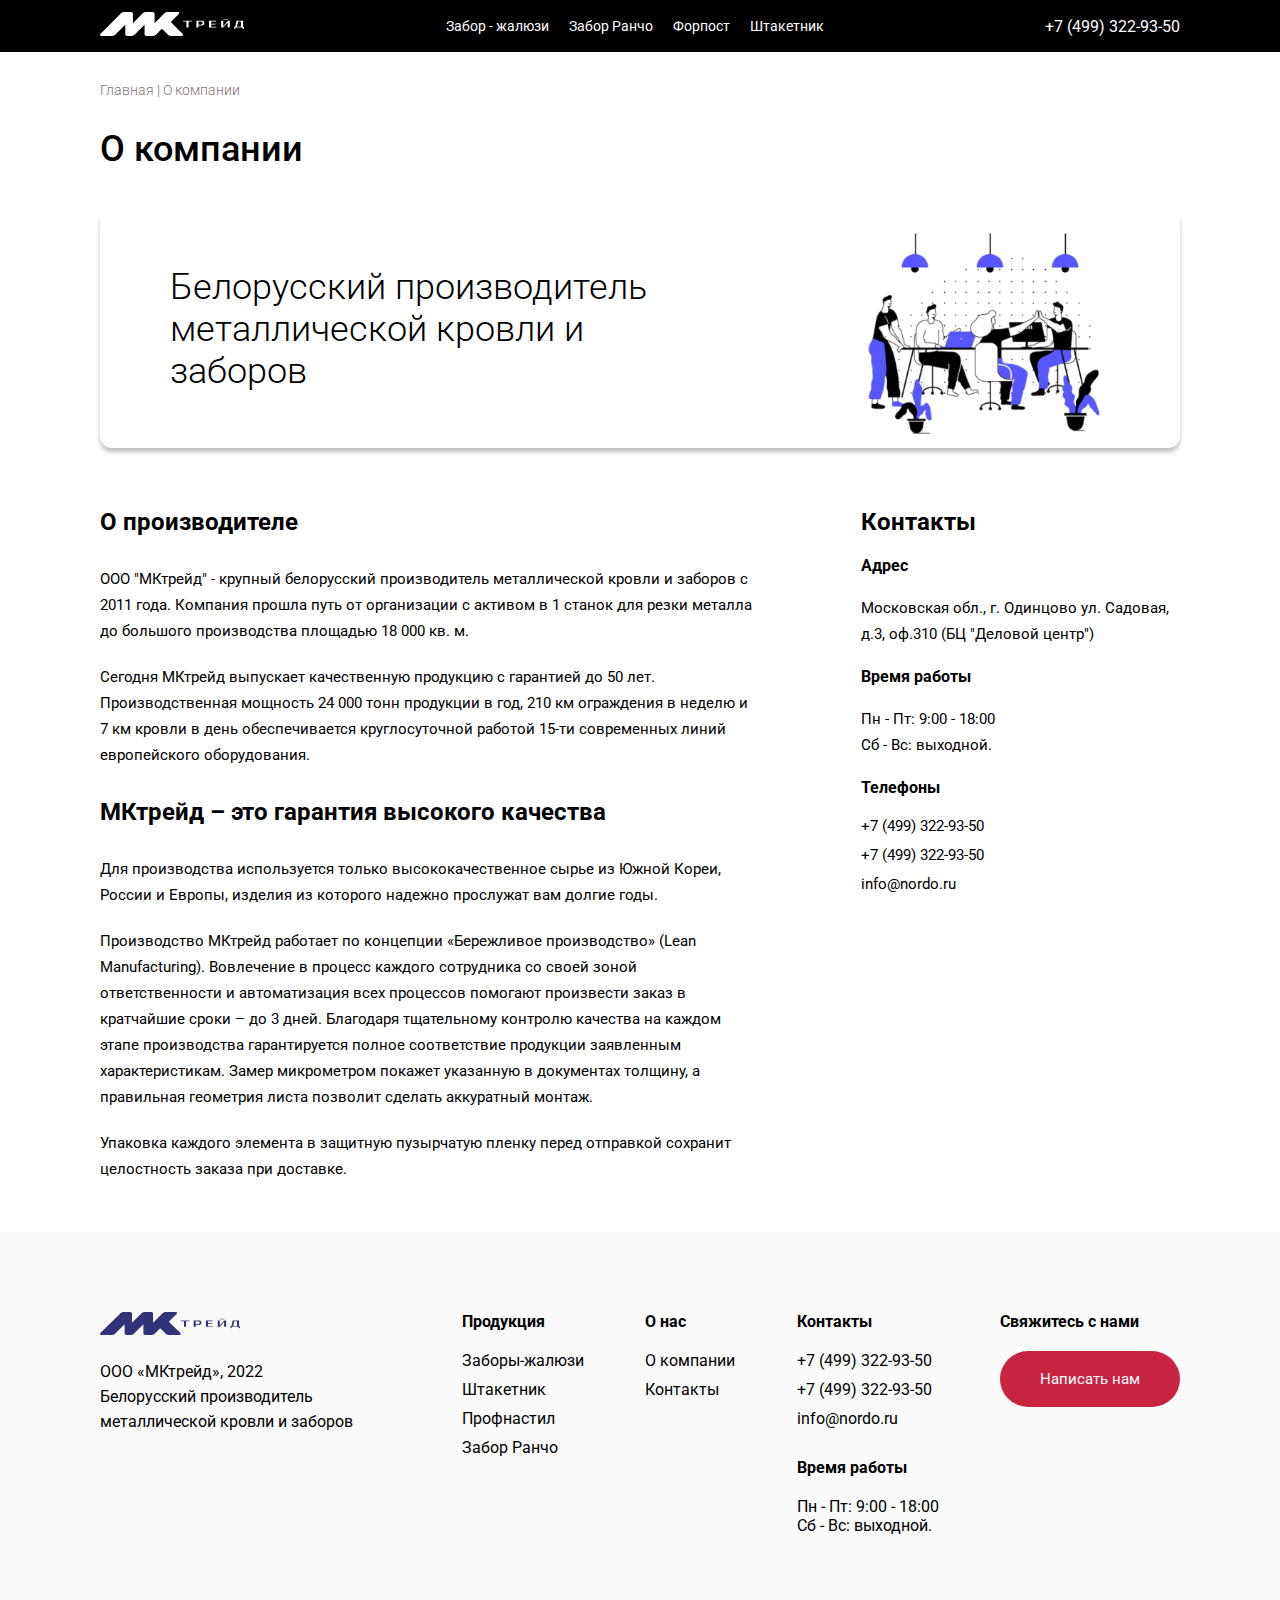
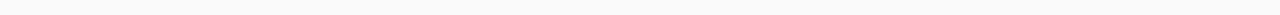
==== about.html @ 01c35b1c "add all" ====
<!DOCTYPE html>
<html lang="en">
<head>
    <meta charset="UTF-8">
    <meta http-equiv="X-UA-Compatible" content="IE=edge">
    <meta name="viewport" content="width=device-width, initial-scale=1.0">
    <link rel="stylesheet" href="css/style.css">
    <link rel="stylesheet" href="css/product.css">
    <link rel="stylesheet" href="css/about.css">
    <title>Document</title>
</head>
<body>
    <header class="header">
        <div class="container">
            <div class="header-nav">
                <div class="header-logo">
                    <a href="#" class="link">
                        <img src="assets/img/logo.svg" alt="" class="header-logo__logo">
                    </a>
                </div>
                <div class="header-menu">
                    <ul class="header-menu__list">
                        <li class="header-menu__item"><a href="#" class="link header-menu__link">Забор - жалюзи</a></li>
                        <li class="header-menu__item"><a href="#" class="link header-menu__link">Забор Ранчо</a></li>
                        <li class="header-menu__item"><a href="#" class="link header-menu__link">Форпост</a></li>
                        <li class="header-menu__item"><a href="#" class="link header-menu__link">Штакетник</a></li>


                    </ul>
                </div>
                <div class="info">
                    <ul class="header-menu__list">
                        <li class="header-menu__item"><a href="#" class="link header-menu__link">О нас</a></li>
                        <li class="header-menu__item"><a href="#" class="link header-menu__link">Контакты</a></li>
                    </ul>
                    <p><a href="tel:+74993229350" class="link header-menu__phone-link">+7 (499) 322-93-50</a></p>
                </div>
                <div class="header-burger">
                    <img src="assets/icon/burger.svg" alt="">
                </div>
            </div>
        </div>

    </header>
    <div class="product-banner-block">
        <div class="container">
            <div class="breadcrumbs">
                <p><a href="/index.html">Главная</a>  |  О компании</p>
            </div>
            <h1 class="product-header-h1">О компании</h1>
            <div class="about-banner__banner">
                <p>Белорусский производитель металлической кровли и заборов</p>
                <img src="assets/img/banners/about.png" alt="">
            </div>
            <div class="about-content">
                <div class="about-text">
                    <h2 class="about-header-h2">
                        О производителе
                    </h2>
                    <p>
                        ООО "МКтрейд" - крупный белорусский производитель металлической кровли и заборов с 2011 года. Компания прошла путь от организации с активом в 1 станок для резки металла до большого производства площадью 18 000 кв. м.
                    </p>
                    <p>
                        Сегодня МКтрейд выпускает качественную продукцию с гарантией до 50 лет. Производственная мощность 24 000 тонн продукции в год, 210 км ограждения в неделю и 7 км кровли в день обеспечивается круглосуточной работой 15-ти современных линий европейского оборудования.
                    </p>
                    <h2 class="about-header-h2">
                        МКтрейд – это гарантия высокого качества
                    </h2>
                    <p>
                        Для производства используется только высококачественное сырье из Южной Кореи, России и Европы, изделия из которого надежно прослужат вам долгие годы.
                    </p>
                    <p>
                        Производство МКтрейд работает по концепции «Бережливое производство» (Lean Manufacturing). Вовлечение в процесс каждого сотрудника со своей зоной ответственности и автоматизация всех процессов помогают произвести заказ в кратчайшие сроки – до 3 дней. Благодаря тщательному контролю качества на каждом этапе производства гарантируется полное соответствие продукции заявленным характеристикам. Замер микрометром покажет указанную в документах толщину, а правильная геометрия листа позволит сделать аккуратный монтаж.
                    </p>
                    <p>
                        Упаковка каждого элемента в защитную пузырчатую пленку перед отправкой сохранит целостность заказа при доставке.
                    </p>
    
                </div>
                <div class="about-contacts">
                    <h2 class="about-header-h2">
                        Контакты
                    </h2>
                    <div class="about-adress">
                        <p class="about-contacts__title">
                            Адрес
                        </p>
                        <p class="about-contacts__text">
                            Московская обл., г. Одинцово
                            ул. Садовая, д.3, оф.310 (БЦ "Деловой центр")
    
                        </p>
                    </div>
                    <div class="about-time">
                        <p class="about-contacts__title">
                            Время работы
                        </p>
                        <p class="about-contacts__text">
                            Пн - Пт: 9:00 - 18:00<br>
                            Сб - Вс: выходной.
    
                        </p>
                    </div>
                    <div class="about-phone">
                        <p class="about-contacts__title">Телефоны</p>
                        <a href="#" class="contacts-link">+7 (499) 322-93-50</a>
                        <a href="#" class="contacts-link">+7 (499) 322-93-50</a>
                        <a href="#" class="contacts-link">info@nordo.ru</a>
                    </div>
                </div>
            </div>
        </div>

    </div>












    <footer>
        <div class="container">
            <div class="footer-content">
                <div class="footer-logo">
                    <div class="footer-logo__logo">
                        <a href=""><img src="assets/img/logo_footer.svg" alt=""></a>
                    </div>
                    <p>ООО «МКтрейд», 2022<br>
                        Белорусский производитель металлической кровли и заборов</p>
                </div>
                <div class="footer-production">
                    <p class="footer-title">Продукция</p>
                    <a href="#" class="footer-link">Заборы-жалюзи</a>
                    <a href="#" class="footer-link">Штакетник</a>
                    <a href="#" class="footer-link">Профнастил</a>
                    <a href="#" class="footer-link">Забор Ранчо</a>
                </div>
                <div class="footer-about">
                    <p class="footer-title">О нас</p>
                    <a href="#" class="footer-link">О компании</a>
                    <a href="#" class="footer-link">Контакты</a>
                </div>
                <div class="footer-contacts">
                    <p class="footer-title">Контакты</p>
                    <a href="#" class="footer-link">+7 (499) 322-93-50</a>
                    <a href="#" class="footer-link">+7 (499) 322-93-50</a>
                    <a href="#" class="footer-link">info@nordo.ru</a>
                    <p class="footer-title footer-time">Время работы</p>
                    <p>Пн - Пт: 9:00 - 18:00</p>
                    <p>Сб - Вс: выходной.</p>
                </div>
                <div class="footer-btn">
                    <p class="footer-title">Свяжитесь с нами</p>
                    <a href="#" class="btn-link">Написать нам</a>
                </div>
            </div>
        </div>
    </footer>
 
    
</body>
</html>
---- css/style.css ----
@import url('https://fonts.googleapis.com/css2?family=Roboto:wght@100;300;400;500;700;900&display=swap');

* {
    margin: 0;
    padding: 0;
    box-sizing: border-box;
    font-family: 'Roboto', sans-serif;
    
}

:root {
    --header-bg-color: #000000;
    --header-link-color: white;
    --header-link-hover-color: #9191C6;
    --colors-bg-color: rgba(218, 218, 218, 0.46);
    --h2--main--color: #000000;
    --h3--main--color: #000000;
    --p--colors-descr: #000000;
    --li--product--color: #000000;

    --white--btn--bg: white;
    --white--btn--color: #000000;
    --white--btn--border: #000000;
    --white--btn--hover: rgb(78, 132, 196);
    --white--btn--hover-color: white;
    
}

.header {
    background-color: var(--header-bg-color);
    width: 100%;
    color: white;
    padding: 12px 0;
}

.container {
    padding: 0 30px;
    max-width: 1310px;
    margin: 0 auto;
}

.header-logo {
    width: 144px;
}

.header-logo__logo {
    width: 100%;
}

.logo:hover {
    filter: invert(15%) sepia(79%) saturate(1258%) hue-rotate(220deg) brightness(101%) contrast(93%);
}

.header-nav {
    display: flex;
    justify-content: space-between;
    align-items: center;
}

.header-menu__list {
    display: flex;
    list-style-type: none;
}

.header-menu__item {
    padding: 0 30px 0 0;
    font-style: normal;
    font-weight: 400;
    font-size: 16px;
    line-height: 19px;
}

.header-menu__link {
    color: var(--header-link-color);
    transition-duration: 0.3s;
}
.header-menu__link:hover {
    /* color: var(--header-link-hover-color); */
    filter: invert(15%) sepia(79%) saturate(1258%) hue-rotate(220deg) brightness(101%) contrast(93%);
}

.link {
    text-decoration: none;
}

.header-menu__phone-link {
    color: white;
    font-size: 16px;
}

.info {
    display: flex;
    align-items: center;
}

.header-burger {
    display: none;
}


/* Баннер */

.banner-content{
    display: flex;
    justify-content: space-between;
    padding: 40px 0 60px 0;
    
}

.banner-main {
    max-width: 925px;
    font-size: 0px;
    margin: 0 27px 0 0;
    border-radius: 34px;
}
.banner-main img{
    width: 100%;
    border-radius: 34px;
}
.banner-main__link {
    display: block;
    height: 100%;
}
.banner-main__link:hover {
    -webkit-box-shadow: 0px 5px 10px 2px rgba(34, 60, 80, 0.2);
-moz-box-shadow: 0px 5px 10px 2px rgba(34, 60, 80, 0.2);
box-shadow: 0px 5px 10px 2px rgba(34, 60, 80, 0.2);
border-radius: 34px;
}

.banner-group {
    display: flex;
    flex-direction: column;
    justify-content: space-between;
}
.banner-small {
    max-width: 298px;
    font-size: 0px;
    border-radius: 34px;
}
.banner-small img{
    width: 100%;
    border-radius: 18px;
}

/* Цвета */
.h2-main {
    text-align: center;
    font-weight: 700;
    font-size: 24px;
    line-height: 28px;
    color: var(--h2--main--color);
}

.colors {
    background-color: var(--colors-bg-color);
    width: 100%;
    padding: 40px 40px 40px 40px;
}


.slider-colors {
    margin: 30px 0 0 0;
    display: flex;
    justify-content: space-between;
    align-items: center;
}
.colors-container {
    width: 1100px;
    overflow: hidden;
}
.colors-content {
    display: flex;
    justify-content: space-between;
}

.color-item {
    width: 145px;
    margin: 0 15px;
    border-radius: 50%;
    display: flex;
    flex-direction: column;
    max-width: 145px;
}
.color-item img {
    width: 100%;
    border-radius: 50%;
}
.color-item__descr {
    padding: 15px 0 0 0;
    font-size: 15px;
    text-align: center;
    color: var(--p--colors-descr);
}

/* Продукты */
.product-header {
    display: block;
}
.product-header-768 {
    display: none;

}
.products {
    padding: 80px 0 20px 0;
    
}
.products-content {
    padding: 10px 0 60px 0;
    display: flex;
    flex-direction: column;
    align-items: center;
    
}

.product-item {
    background-color: #f5f5f58c;
    display: flex;
    border: 1px solid rgba(0, 0, 0, 0.06);
    border-radius: 34px;
    padding: 30px 30px;
    margin: 50px auto 0;
    transition-duration: 0.3s;
}

.product-item:hover {
    cursor: pointer;
    -webkit-box-shadow: 0px 5px 10px 2px rgba(34, 60, 80, 0.2);
    -moz-box-shadow: 0px 5px 10px 2px rgba(34, 60, 80, 0.2);
    box-shadow: 0px 5px 10px 2px rgba(34, 60, 80, 0.2);
   
}
.product-img {
    padding: 0 45px 0 0;
}
.main-img {
    width: 539px;
}
.main-img img {
    width: 100%;
    border-radius: 34px;
}

.h3-main {
    font-weight: 500;
    font-size: 24px;
    line-height: 28px;

    color: var( --h3--main--color);

}
.product-list {
    padding: 40px 0 0 17px;
    max-width: 566px;
}
.product-list ul {
    list-style-type: circle;
}
.product-list__item {
    padding: 0 0 20px 0;
    font-weight: 400;
    font-size: 15px;
    line-height: 16px;
    color: var(--li--product--color);
}
.product-descr {
    padding: 10px 0 0 0;
    font-weight: 400;
    font-size: 15px;
    line-height: 21px;
    max-width: 566px;
}

.product-price {
    display: flex;
    padding: 20px 0 0 0;
    align-items: center;
    justify-content: space-between;
}
.price {
    font-weight: 400;
    font-size: 14px;
    line-height: 16px;
    color: var(--li--product--color);
    margin: 0 30px 0 0 ;
}
.price span {
    font-weight: 400;
    font-size: 36px;
    line-height: 42px;
    color: var(--li--product--color);
}
.white-btn {
    border: 2px solid rgb(78, 132, 196);
    border-radius: 50px;
    font-weight: 400;
    font-size: 15px;
    line-height: 16px;
    color: rgb(0, 0, 0);
    text-decoration: none;
    padding: 20px 50px;
    transition-duration: 0.3s;
}
.white-btn:hover {
    background-color: var(--white--btn--hover);
    color: var(--white--btn--hover-color);
}

/* Оформить заказ */

.order {
    padding: 50px 0 80px 0;
    background-color: var(--colors-bg-color);
}







/* Форма */

.form-content {
    margin: 40px 0 0 0;
    display: flex;
    flex-wrap: wrap;
    justify-content: space-evenly;
}

.form-block {
    margin: 30px 0 0 0;
    background-color: white;
    width: 545px;
    border-radius: 34px;
    padding: 54px 55px 55px 55px;
    transition-duration: 0.3s;
}
.form-title {
    font-weight: 700;
    font-size: 20px;
    line-height: 23px;
    color: #000000;
}
.form-main {
    padding: 45px 0 0 0;
}
.form-block:hover {
    -webkit-box-shadow: 0px 5px 10px 2px rgba(34, 60, 80, 0.2);
    -moz-box-shadow: 0px 5px 10px 2px rgba(34, 60, 80, 0.2);
    box-shadow: 0px 5px 10px 2px rgba(34, 60, 80, 0.2);
    border-radius: 34px;
    cursor: pointer;
}
.form-elem {
    margin: 0 0 20px 0;
}
.form-elem label {
    display: block;
    font-weight: 400;
    font-size: 15px;
    line-height: 21px;
    color: #000000;
}
.form-elem select {
    margin: 10px 0 0 0;
    border-radius: 34px;
    height: 45px;
    width: 100%;
    border: 1px solid black;
}
.form-elem input {
    margin: 10px 0 0 0;
    border-radius: 34px;
    height: 45px;
    width: 100%;
    border: 1px solid black;
}
.form-two-elem {
    display: flex;
    justify-content: space-between;
}
.form-two-elem .form-elem{
    flex-basis: 48%;
}
.form-main button {
    position: relative;
    left: 50%;
    transform: translate(-50%, 0);
    margin: 25px 0 0 0;
    padding: 20px 60px;
    border-radius: 34px;
    background-color: #c9243f;
    color: white;
    font-weight: normal;
    font-size: 15px;
    line-height: 16px;
    outline: none;
    border: none;
    cursor: pointer;
}


/* Футер */


footer {
    background-color: #f5f5f58c;
    padding: 80px 0 80px 0;
}
.footer-content {
    display: flex;
    justify-content: space-between;
    flex-wrap: wrap;
}
.footer-logo {
    max-width: 300px;
    margin: 0 30px 0 0;
}
.footer-logo__logo {
    width: 140px;
    transition-duration: 0.3s;
}
.footer-logo__logo img {
    width: 100%;
}
.footer-logo p {
    padding: 20px 0 0 0;
    font-weight: 400;
    font-size: 16px;
    line-height: 25px;
}
.footer-title {
    padding: 0 0 20px 0;
    font-weight: 700;
    font-size: 16px;
    line-height: 19px;
}

.footer-production  {
    display: flex;
    flex-direction: column;
    margin: 0 30px 0 0;
}
.footer-about {
    display: flex;
    flex-direction: column;
    margin: 0 30px 0 0;
}
.footer-contacts  {
    display: flex;
    flex-direction: column;
    margin: 0 30px 0 0;
}
.footer-time {
    padding: 20px 0 20px 0;
}
.footer-link {
    margin: 0 0 10px 0;
    text-decoration: none;
    font-weight: 400;
    font-size: 16px;
    line-height: 19px;
    color: #000000;
}
.footer-link:hover {
    color: #212b7e;
}

.btn-link {
    padding: 20px 40px;
    display: inline-block;
    text-decoration: none;

    background-color: #c9243f;
    border-radius: 34px;
    color: white;
    font-weight: 400;
    font-size: 15px;
    line-height: 16px;
}


.left-menu {
    padding: 40px;
    display: block;
    right: -320px;
    position: fixed;
    top: 0;
    overflow: auto;
    background: #ffffff;
    width: 320px;
    height: 100%;
    z-index: 1000;
    transition: 0.5s;
}
.left-menu__active {
    right: 0;
    
}
.burger-logo{
    width: 144px;
}
.header-burger {
    position: relative;
    z-index: 10001;
    transition: all 0.3s ease 0s;
}
.header-burger.active {
    transform: rotate(90deg);
}
.header-burger-space {
    display: none;
    position: fixed;
    z-index: 101;
    left: 0;
    top: 0;
    width: 100%;
    height: 100%;
    background-color: rgba(41, 41, 41, 0.6);
    overflow: hidden;
    transition: all 0.3s ease 0s;
}
.active-space {
    display: block;
}

.header-menu-burger {
    padding: 50px 0 0 0;
}
.header-menu-burger__list {
    padding: 15px 0 0 0;
}

.header-menu-burger__link {
    text-decoration: none;
}
.burger-line {
    margin: 15px 0 0 0;
    height: 1px;
    width: 100%;
    background-color: rgb(78, 132, 196);
}

.burger-phone {
    padding: 40px 0 0 0;
}
.burger-phone a {
    display: block;
}

.overflow-h{
    overflow: hidden;
}




@media (max-width: 1440px) {
    .container {
        max-width: 1140px;
    }
    .header-menu__item {
        padding: 0 20px 0 0;
        font-size: 14px;
    }
    .price span {
        font-size: 31px;
    }
    .product-price {
        padding: 25px 0 0 0;
    }
    .main-img {
        width: 528px;
    }
}


@media (max-width: 1280px) {
    .info ul {
        display: none;
    }
}

@media (max-width: 1124px) {
    .product-img {
        padding: 0 30px 0 0;
    }
    .price span {
        font-size: 24px;
    }
    .main-img {
        width: 485px;
    }
    .header-menu {
        display: none;
    }
    .header-burger {
        display: block;
    }

}



@media (max-width: 1023px){
    .product-item {
        flex-direction: column;
        align-items: center;
    }
    .product-img {
        padding: 0 0px 0 0;
    }
    .product-header {
        display: none;
    }
    .product-header-768 {
        display: block;
        padding: 0 0 28px 0;
    }
    .product-item {
        padding: 30px 30px;
    }
    .main-img {
        width: 362px;
    }
    .product-list {
        padding: 25px 0 0 17px;
    }
    .product-list__item {
        padding: 0 0 15px 0;
    }
    .white-btn {
        padding: 15px 40px;
    }
    .product-price {
        flex-direction: column;
        padding: 15px 0 0 0;
    
    }
    .main-img {
        width: 539px;
    }
    .product-price {
        flex-direction: row;
        justify-content: space-between;
    }
    .product-list {
        padding: 40px 0 0 17px;
    }
    .product-list__item {
        padding: 0 0 20px 0;
    }
    .product-price {
        padding: 40px 0 0 0;
    }
    .price span {
        font-size: 36px;
    }
    .white-btn {
        padding: 20px 60px;
    }
    .product-item {
        margin: 30px auto 0;
    }
    

}
@media (max-width: 991px){
  .footer-logo {
      order: 4;
  }
}
@media (max-width: 768px){
    .banner-content{
        flex-direction: column;
        
    }
    .banner-main {
        margin: 0 0 30px 0;
    }
    .banner-group {
        flex-direction: row;
        justify-content: space-between;
    }
    .banner-small {
        max-width: 217px;
        font-size: 0px;
    }
    .colors-container {
        width: 477px;
    }
}



@media (max-width: 750px) {

    .banner-main {
        margin: 0 0 0px 0;
    }
    .banner-group {
        display: none;
    }
    .main-img {
        width: 310px;
    }
    .product-list {
        max-width: 310px;
    }
    .product-price {
        flex-direction: column;
        padding: 10px 0 0 0;
    }
    .price span {
        font-size: 27px;
        margin: 0 0 0 0;
    }
    .price {
        margin: 0 0px 27px 0px;
    }
    .product-descr {
        max-width: 310px;
        font-size: 14px;
    }
}
@media (max-width: 661px) {
    .footer-btn {
        order: 4;
        margin: 30px 19px 0 0;
    }
    .footer-logo {
        order: 3;
        flex-basis: 100%;
    }
    .footer-contacts {
        margin: 0 30px 0 0;
    }
}

@media (max-width: 660px) {

    .white-btn {
        padding: 15px 40px;
    }
    .form-two-elem {
        flex-direction: column;
    }

}

@media (max-width: 564px) {
    .footer-btn {
        order: 3;
        margin: 0 20px 0 0;
    }
    .footer-logo {
        margin: 40px 30px 0 0;
        order: 4;
    }
}



@media (max-width: 505px) {
    .header-menu__phone-link {
        font-size: 14px;
    }
    .header-logo {
        width: 110px;
    }
    .banner-content {
        padding: 30px 0 60px 0;
    }
    .footer-content {
        text-align: center;
        flex-direction: column;
        align-items: center;
    }
    .footer-logo {
        order: 4;
        margin: 40px 0px 0 0;
    }
    .footer-logo__logo {
        margin: 0 auto;
    }
    .footer-btn {
        margin: 30px 0 0 0;
    }
    .footer-about {
        margin: 30px 0px 0 0;
    }
    .footer-contacts {
        margin: 30px 0px 0 0;
    }
    .footer-production {
        margin: 0 0px 0 0;
    }
    .btn-link {
        padding: 15px 0 0 0px;
    }
    footer {
        padding: 50px 0 50px 0;
    }
}





@media (max-width: 424px) {
    .product-item {
        padding: 15px 15px;
    }

    .main-img {
        width: 256px;
    }
    .product-descr {
        max-width: 526px;
    }
    .product-list {
        max-width: 256px;
    }
    .product-price {
        flex-direction: column;
        padding: 10px 0 0 0;
    }
    .price span {
        font-size: 27px;
        margin: 0 0 0 0;
    }
    .price {
        margin: 0 0px 27px 0px;
    }
    .form-block {
        padding: 30px;
    }

}
@media (max-width: 375px) {

    .container {
        padding: 0 15px;
    }
    .header-logo {
        width: 100px;
    }

}

@media (max-width: 320px) {

}
---- css/product.css ----
.breadcrumbs {
    margin: 30px 0 0 0;
}

.breadcrumbs p {
    font-style: normal;
    font-weight: 300;
    font-size: 14px;
    line-height: 16px;
    color: #7F7474;
}
.breadcrumbs p a {
    text-decoration: none;
    font-style: normal;
    font-weight: 300;
    font-size: 14px;
    line-height: 16px;
    color: #7F7474;
}
.breadcrumbs p a:hover {
    
    color: #000000;
}
.product-header-h1 {
    margin: 30px 0 0 0;
    font-style: normal;
    font-weight: 500;
    font-size: 36px;
    line-height: 42px;

    color: #000000;
}
.product-banner__banner {
    margin: 50px 0 0 0;
    width: 100%;
    height: 300px;
    background-color: #C4C4C4;
}
.product-item-block {
    margin: 60px 0 0 0;
}
.product-header-h2 {
    text-align: center;
    font-style: normal;
    font-weight: 700;
    font-size: 24px;
    line-height: 28px;
    color: #000000;
}
.product-elements {
    max-width: 1310px;
    flex-wrap: wrap;
    margin: 40px 0 60px 0;
    display: flex;
    justify-content: space-between;
}

.product__product-item {
    margin: 30px 0 0 0;
    padding: 40px 40px;
    max-width: 400px;
    border: 1px solid rgba(0, 0, 0, 0.06);
    border-radius: 34px;
    background-color: #f5f5f58c;
}

.product-header-h3 {
    font-style: normal;
    font-weight: 500;
    font-size: 18px;
    line-height: 21px;
    color: #000000;
    text-align: center;
}
.product-item__slider {
    margin: 50px 0 0 0;
    display: flex;
    align-items: center;
    justify-content: space-between;
}
.product__product__text {
    margin: 20px 0 0 0;
    font-style: normal;
    font-weight: 300;
    font-size: 16px;
    line-height: 151.19%;
    color: #000000;
}
.product__product__price {
    margin: 20px 0 0 0;
}
.product__product__price p{
    font-weight: 300;
    font-size: 16px;
    line-height: 151.19%;
    color: #000000;
}
.product__product__price p span{

    font-weight: 500;
    font-size: 24px;
    line-height: 151.19%;
    color: #000000;
}
.product__product-btn {
    margin: 30px 0 0 0;
    display: flex;
    justify-content: space-between;
}
.learn-more {
    display: block;
    padding: 14px 0 0 36px;
    width: 153px;
    height: 50px;
    left: 364px;
    top: 1086px;
    border: 2px solid rgba(78, 132, 196);
    box-sizing: border-box;
    border-radius: 34px;
    text-decoration: none;
    font-style: normal;
    font-weight: 500;
    font-size: 14px;
    line-height: 151.19%;
    color: #000000;
    transition: all 0.3s ease 0s;
}
.learn-more:hover {
    background-color: rgba(78, 132, 196);
    color: white;
}

.product-order {
    display: block;
    padding: 15px 0 0 47px;
    width: 154px;
    height: 50px;
    left: 530px;
    top: 1086px;
    background: rgba(78, 132, 196);
    border-radius: 34px;

    text-decoration: none;
    font-style: normal;
    font-weight: 500;
    font-size: 14px;
    line-height: 151.19%;
    color: #FFFFFF;
}

.coatings {
    padding: 50px 0 50px 0;
    background-color: rgba(218, 218, 218, 0.17);;
}

.coating-elements {
    padding: 20px 0 0 0;
    display: flex;
    justify-content: space-evenly;
    flex-wrap: wrap;
}
.coating-item {
    display: flex;
    flex-direction: column;
    align-items: center;
    padding: 30px 30px;
}
.coating-item img {
    border-radius: 50%;
}
.coating-elements p {
    font-weight: 400;
    font-size: 14px;
    line-height: 16px;
    color: black;
}


.coating-item__title {
    padding: 30px 0 0 0;
}
.coating-item__title span{
    font-weight: 700;

}
.coating-item__descr {
    padding: 10px 0 0 0;
}

.postavka {
    padding: 60px 0 60px 0;
}
.postavka-elements {
    margin: 40px 0 0 0;
    display: flex;
    flex-wrap: wrap;
    justify-content: space-evenly;

}
.razbor {
    max-width: 490px;
    margin: 20px;
    padding: 40px 40px 30px 40px;
    border: 1px solid rgba(0, 0, 0, 0.06);
    border-radius: 18px;
}
.sbor {
    max-width: 490px;
    margin: 20px;
    padding: 40px 40px 30px 40px;
    border: 1px solid rgba(0, 0, 0, 0.06);
    border-radius: 18px;
}
.razbor img {
    margin: 40px 0 0 0;
    max-width: 100%;
}
.sbor img {
    margin: 40px 0 0 0;
    max-width: 100%;
}

@media (max-width: 1440px) {
    .product__product-item {
        max-width: 340px;
        padding: 30px 20px;
    }
    .learn-more {
        padding: 14px 0 0 32px;
        width: 142px;
    }
    .product-order {
        
        padding: 15px 0 0 40px;
        width: 142px;
    }
    .razbor {
        
        padding: 30px 30px 30px 30px;
    }
    .sbor {
        
        padding: 30px 30px 30px 30px;
    }
}

@media (max-width: 1124px){
    .product-elements {
        max-width: 833px;
        flex-wrap: wrap;
        margin: 50px auto 60px;
    }
    .product__product-item {
        padding: 40px 40px;
        max-width: 400px;
    
    }
    .learn-more {
        padding: 14px 0 0 36px;
        width: 153px;
    }
    .product-order {
        padding: 15px 0 0 47px;
        width: 154px;
    }

}

@media (max-width: 1024px) {
    .product-header-h1 {
        margin: 20px 0 0 0;
    }
    .product-banner__banner {
        margin: 40px 0 0 0;
    }
    .razbor {
        max-width: 427px;
    }
    .sbor {
        max-width: 427px;
    }
}
@media (max-width: 994px) {
    .razbor {
        max-width: 340px;
        margin: 20px 10px;
    }
    .sbor {
        max-width: 340px;
        margin: 20px 10px;
    }
}
@media (max-width: 884px) {
    .product__product-item {
        max-width: 340px;
        padding: 30px 20px;
    }
    .learn-more {
        padding: 14px 0 0 32px;
        width: 142px;
    }
    .product-order {
        
        padding: 15px 0 0 40px;
        width: 142px;
    }
    .product-elements {
        max-width: 715px;
    }

}

@media (max-width: 768px) {
    .product-elements {
        max-width: 634px;
    }
    .product__product-item {
        max-width: 300px;
        padding: 30px 20px;
    }
    .product-header-h3 {
        font-size: 16px;
    }
    .image {
        width: 200px;
    }
    .image img{
        width: 100%;
    }
    .product__product__text {
        margin: 20px 0 0 0;
        font-size: 14px;
    }
    .learn-more {
        padding: 14px 0 0 27px;
        width: 124px;
        font-size: 13px;
    }
    .product-order {
        padding: 16px 0 0 34px;
        width: 124px;
        font-size: 13px;
    }
    @media (max-width: 994px) {
        .razbor {
            max-width: 276px;
            margin: 10px 10px;
        }
        .sbor {
            max-width: 276px;
            margin: 10px 10px;
        }
    }
}

@media (max-width: 678px) {

    .product-elements {
        max-width: 320px;
        justify-content: center;
        margin: 40px auto 60px;
    }
}

@media (max-width: 425px) {
    .product-header-h1 {
        margin: 15px 0 0 0;
        font-size: 32px;
    }
    .product-banner__banner {
        margin: 30px 0 0 0;
        height: 250px;
    }

}
@media (max-width: 339px) {
    .learn-more {
        padding: 14px 0 0 26px;
        width: 118px;
    }
    .product-order {
        padding: 16px 0 0 31px;
        width: 118px;
    }

}
---- css/about.css ----
.about-content {
    margin: 40px 0 40px 0;
    display: flex;
    justify-content: space-between;
}

.about-banner__banner {
    margin: 40px 0 0 0;
    width: 100%;
    box-shadow: 0px 4px 4px rgba(0, 0, 0, 0.25);
    border-radius: 12px;
    display: flex;
    justify-content: space-between;
    padding: 0px 70px;
    align-items: center;
}
.about-banner__banner p {
    
    font-weight: 300;
    font-size: 36px;
    line-height: 42px;
    max-width: 484px;
    color: #000000;
}
.about-banner__banner img {
    max-width: 354px;
}
.about-text {
    max-width: 800px;
    margin: 0 30px 0 0;
    
}
.about-contacts {
    max-width: 319px;
}
.about-header-h2 {
    margin: 20px 0 20px;
}
.about-text p {
    font-family: 'Roboto';
    font-style: normal;
    font-size: 15px;
    line-height: 26px;
    color: #000000;
    padding: 10px 0;
}



.about-contacts__title {
    padding: 0 0 20px 0;
    font-weight: 700;
    font-size: 16px;
    line-height: 19px;
}
.about-contacts__text {
    margin: 0 0 10px 0;
    text-decoration: none;
    font-weight: 400;
    font-size: 15px;
    line-height: 26px;
    color: #000000;
}


.about-time {
    margin: 20px 0 0 0;
}
.about-phone {
    margin: 20px 0 0 0;
}
.contacts-link {
    display: block;
    text-decoration: none;
    margin: 0 0 10px 0;
    text-decoration: none;
    font-weight: 400;
    font-size: 15px;
    line-height: 19px;
    color: #000000;
}











@media (max-width: 1440px) {
    .about-banner__banner img {
        max-width: 252px;
    }
    .about-text {
        max-width: 653px;
    }
}
@media (max-width: 1056px) {
    .about-text {
        max-width: 653px;
    }
    .about-contacts {
        max-width: 246px;
    }
}
@media (max-width: 970px) {
    .about-banner__banner {
        margin: 20px 0 0 0;
    }
    .about-banner__banner p {
        
        font-weight: 300;
        font-size: 28px;
        line-height: 38px;
        max-width: 423px;
        color: #000000;
    }
    .about-banner__banner {
        padding: 0px 50px;
    }
    .about-text {
        max-width: 468px;
    }
}

@media (max-width: 768px) {
    .about-banner__banner p {
        font-weight: 300;
        font-size: 23px;
        line-height: 32px;
        max-width: 423px;
        color: #000000;
    }
    .about-text {
        max-width: 435px;
    }
    .about-contacts {
        max-width: 210px;
    }
}

@media (max-width: 730px) {
    .about-banner__banner img {
        max-width: 217px;
    }
    .about-banner__banner p {
        font-size: 20px;
        line-height: 25px;
        max-width: 306px;
    }
    .about-banner__banner {
        padding: 0px 35px;
    }
}
@media (max-width: 730px) {
    .about-content {
        flex-direction: column;
    }
    .about-text {
        max-width: 100%;
    }
    .about-contacts {
        max-width: 314px
    }
}

@media (max-width: 545px) {
    .about-banner__banner img {
        max-width: 153px;
    }
    .about-banner__banner p {
        font-size: 17px;
        line-height: 25px;
        max-width: 238px;
    }

}

@media (max-width: 425px) {
    .about-banner__banner p {
        line-height: 21px;
        max-width: 177px;
        color: #000000;
    }
    .about-banner__banner img {
        max-width: 138px;
    }
    .about-banner__banner {
        padding: 0px 19px;
    }
}

@media (max-width: 375px) {
    .about-banner__banner {
        padding: 30px 20px 0;
        flex-direction: column;
    }
    .about-banner__banner img {
        max-width: 177px;
    }
    .about-banner__banner p {
        line-height: 21px;
        max-width: 267px;
        color: #000000;
        font-size: 20px;
    }
    .about-banner__banner p {
        font-size: 18px;
    }
}
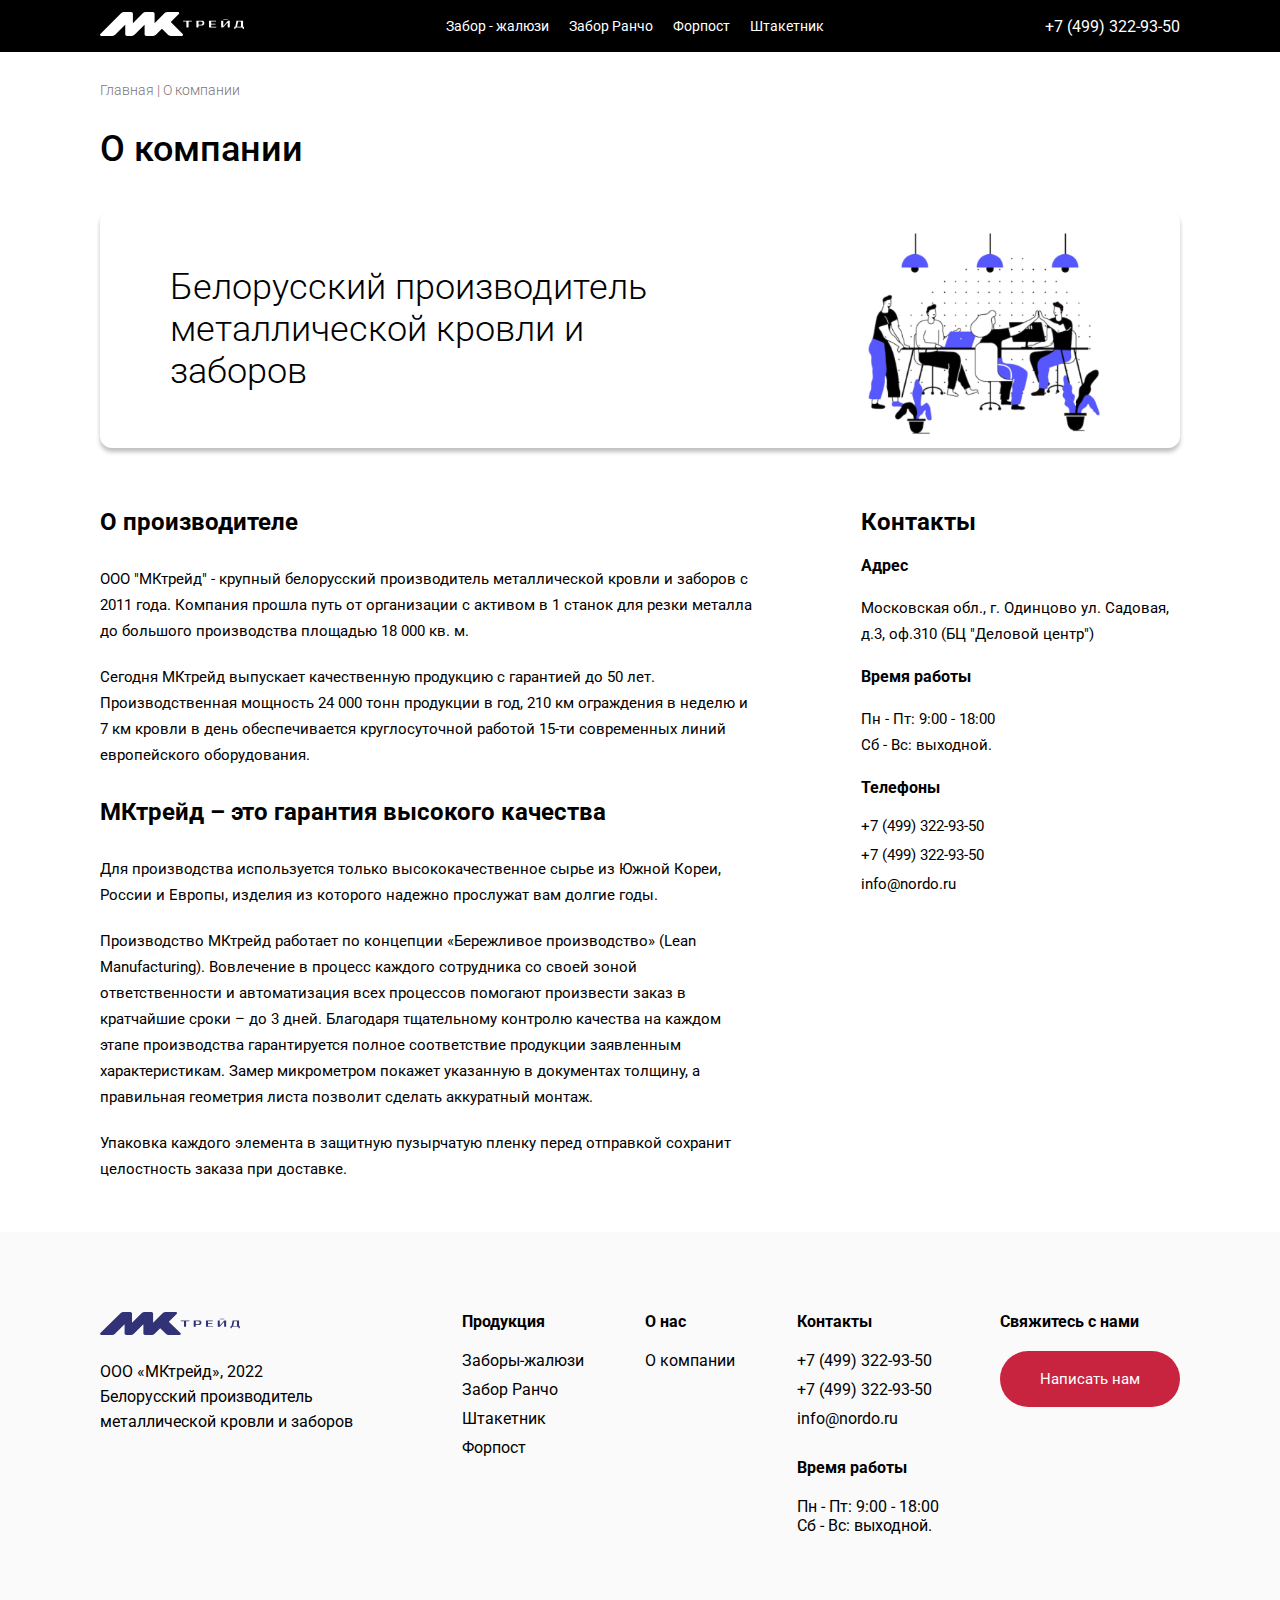
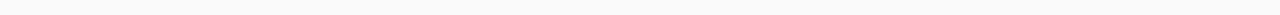
==== commit cfacbdb8: "add Link" ====
--- a/about.html
+++ b/about.html
@@ -14,14 +14,14 @@
         <div class="container">
             <div class="header-nav">
                 <div class="header-logo">
-                    <a href="#" class="link">
+                    <a href="index.html" class="link">
                         <img src="assets/img/logo.svg" alt="" class="header-logo__logo">
                     </a>
                 </div>
                 <div class="header-menu">
                     <ul class="header-menu__list">
-                        <li class="header-menu__item"><a href="#" class="link header-menu__link">Забор - жалюзи</a></li>
-                        <li class="header-menu__item"><a href="#" class="link header-menu__link">Забор Ранчо</a></li>
+                        <li class="header-menu__item"><a href="zabor-zhalyuzi.html" class="link header-menu__link">Забор - жалюзи</a></li>
+                        <li class="header-menu__item"><a href="rancho.html" class="link header-menu__link">Забор Ранчо</a></li>
                         <li class="header-menu__item"><a href="#" class="link header-menu__link">Форпост</a></li>
                         <li class="header-menu__item"><a href="#" class="link header-menu__link">Штакетник</a></li>
 
@@ -30,8 +30,7 @@
                 </div>
                 <div class="info">
                     <ul class="header-menu__list">
-                        <li class="header-menu__item"><a href="#" class="link header-menu__link">О нас</a></li>
-                        <li class="header-menu__item"><a href="#" class="link header-menu__link">Контакты</a></li>
+                        <li class="header-menu__item"><a href="about.html" class="link header-menu__link">О нас</a></li>
                     </ul>
                     <p><a href="tel:+74993229350" class="link header-menu__phone-link">+7 (499) 322-93-50</a></p>
                 </div>
@@ -136,21 +135,21 @@
                 </div>
                 <div class="footer-production">
                     <p class="footer-title">Продукция</p>
-                    <a href="#" class="footer-link">Заборы-жалюзи</a>
+                    <a href="zabor-zhalyuzi.html" class="footer-link">Заборы-жалюзи</a>
+                    <a href="rancho.html" class="footer-link">Забор Ранчо</a>
                     <a href="#" class="footer-link">Штакетник</a>
-                    <a href="#" class="footer-link">Профнастил</a>
-                    <a href="#" class="footer-link">Забор Ранчо</a>
+                    <a href="#" class="footer-link">Форпост</a>
+                    
                 </div>
                 <div class="footer-about">
                     <p class="footer-title">О нас</p>
-                    <a href="#" class="footer-link">О компании</a>
-                    <a href="#" class="footer-link">Контакты</a>
+                    <a href="about.html" class="footer-link">О компании</a>
                 </div>
                 <div class="footer-contacts">
                     <p class="footer-title">Контакты</p>
-                    <a href="#" class="footer-link">+7 (499) 322-93-50</a>
-                    <a href="#" class="footer-link">+7 (499) 322-93-50</a>
-                    <a href="#" class="footer-link">info@nordo.ru</a>
+                    <a href="tel:+7(499)3229350" class="footer-link">+7 (499) 322-93-50</a>
+                    <a href="tel:+7(499)322950" class="footer-link">+7 (499) 322-93-50</a>
+                    <a href="mailto:info@nordo.ru" class="footer-link">info@nordo.ru</a>
                     <p class="footer-title footer-time">Время работы</p>
                     <p>Пн - Пт: 9:00 - 18:00</p>
                     <p>Сб - Вс: выходной.</p>
@@ -162,7 +161,34 @@
             </div>
         </div>
     </footer>
- 
+
+    <div class="left-menu">
+        <div class="burger-logo">
+            <a href="#" class="link">
+                <img src="assets/img/logo_footer.svg" alt="" class="header-logo__logo">
+            </a>
+        </div>
+        <div class="header-menu-burger">
+            
+            <p class="header-menu-burger__list"><a href="zabor-zhalyuzi.html" class="header-menu-burger__link">Забор-жалюзи</a></p>
+            <div class="burger-line"></div>
+            <p class="header-menu-burger__list"><a href="rancho.html" class="header-menu-burger__link">Забор Ранчо</a></p>
+            <div class="burger-line"></div>
+            <p class="header-menu-burger__list"><a href="" class="header-menu-burger__link">Форпост</a></p>
+            <div class="burger-line"></div>
+            <p class="header-menu-burger__list"><a href="" class="header-menu-burger__link">Штакетник</a></p>
+            <div class="burger-line"></div>
+            <p class="header-menu-burger__list"><a href="about.html" class="header-menu-burger__link">О компании</a></p>
+            <div class="burger-line"></div>
+            <div class="burger-phone">
+                <p class="footer-title">Контакты</p>
+                <a href="#" class="footer-link">+7 (499) 322-93-50</a>
+                <a href="#" class="footer-link">+7 (499) 322-93-50</a>
+            </div>
+        </div>
+    </div>
+    <div class="header-burger-space"></div>
+    <script src="script.js"></script>
     
 </body>
 </html>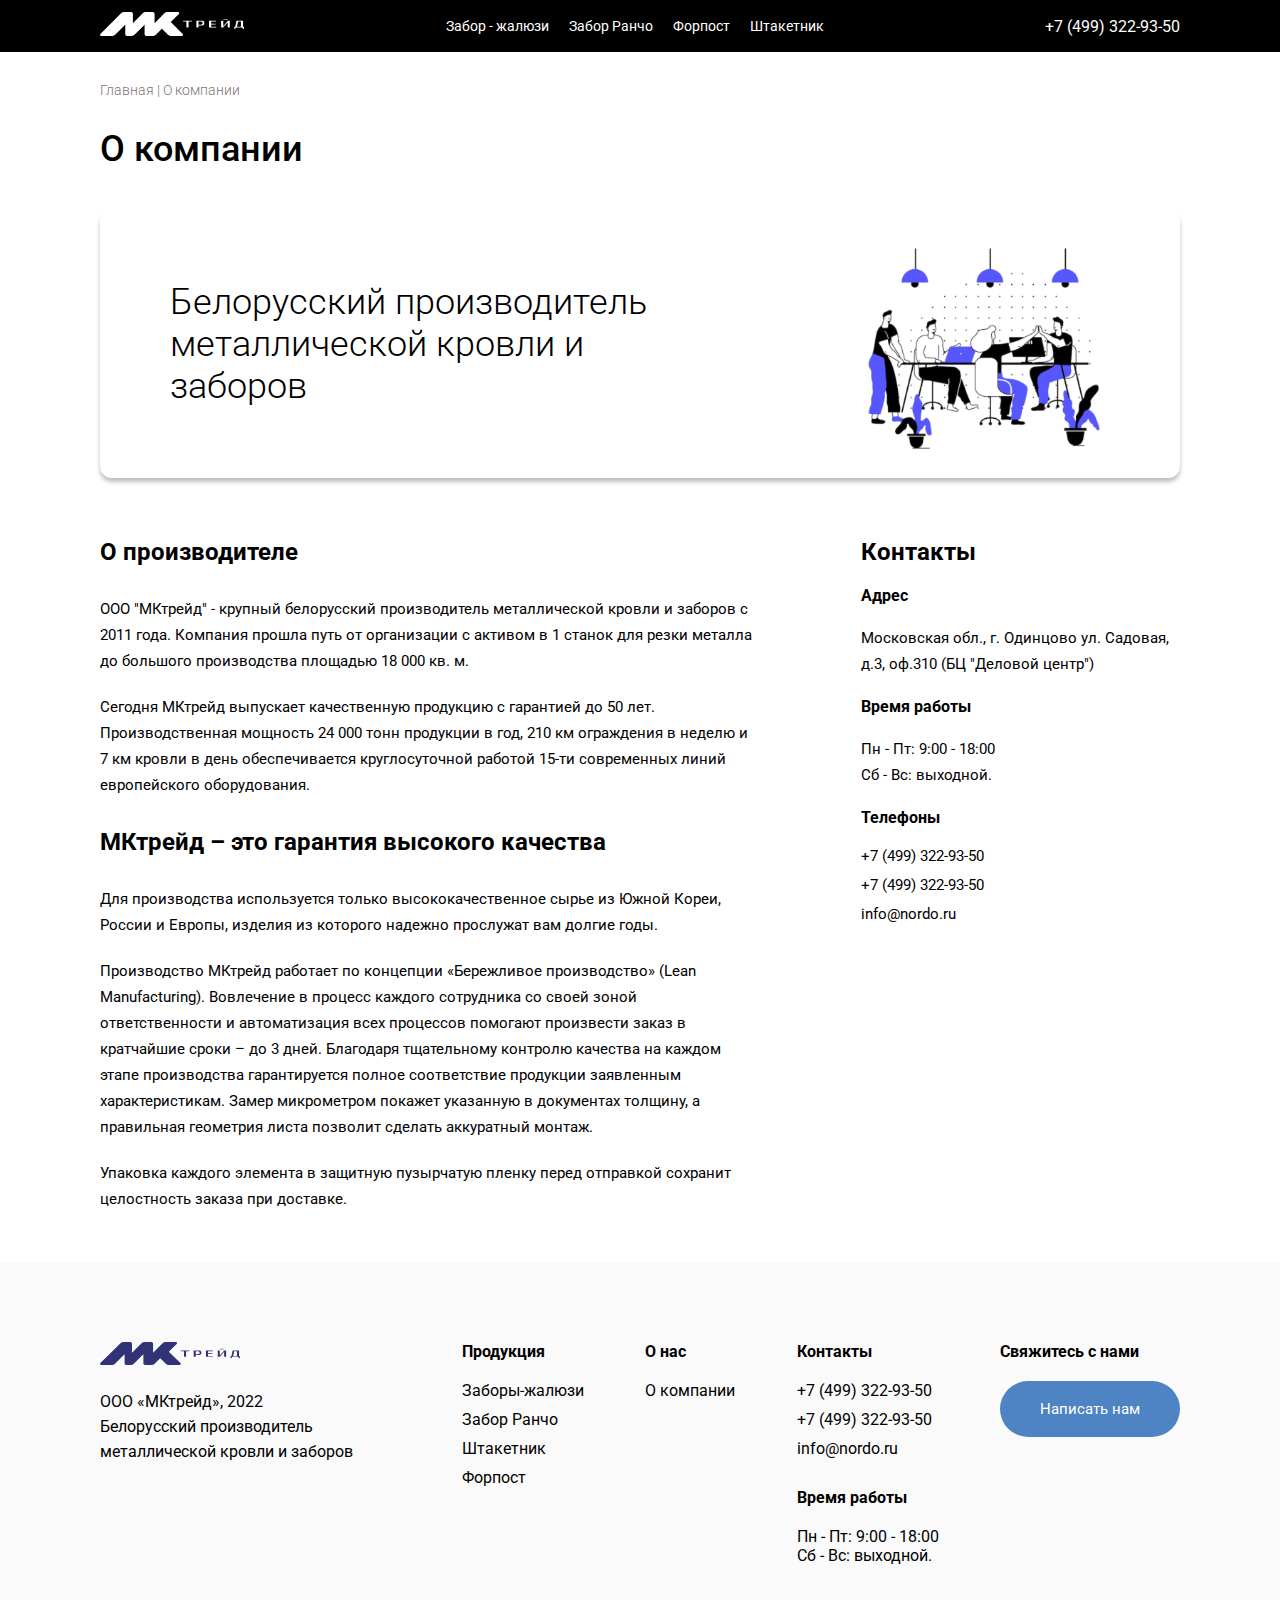
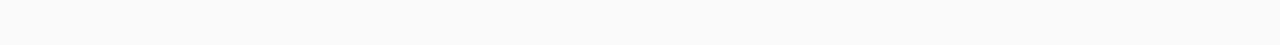
==== commit 2fa7df3c: "add shtaketnik" ====
--- a/about.html
+++ b/about.html
@@ -22,8 +22,8 @@
                     <ul class="header-menu__list">
                         <li class="header-menu__item"><a href="zabor-zhalyuzi.html" class="link header-menu__link">Забор - жалюзи</a></li>
                         <li class="header-menu__item"><a href="rancho.html" class="link header-menu__link">Забор Ранчо</a></li>
-                        <li class="header-menu__item"><a href="#" class="link header-menu__link">Форпост</a></li>
-                        <li class="header-menu__item"><a href="#" class="link header-menu__link">Штакетник</a></li>
+                        <li class="header-menu__item"><a href="forpost.html" class="link header-menu__link">Форпост</a></li>
+                        <li class="header-menu__item"><a href="shtaketnik.html" class="link header-menu__link">Штакетник</a></li>
 
 
                     </ul>
@@ -174,16 +174,16 @@
             <div class="burger-line"></div>
             <p class="header-menu-burger__list"><a href="rancho.html" class="header-menu-burger__link">Забор Ранчо</a></p>
             <div class="burger-line"></div>
-            <p class="header-menu-burger__list"><a href="" class="header-menu-burger__link">Форпост</a></p>
+            <p class="header-menu-burger__list"><a href="forpost.html" class="header-menu-burger__link">Форпост</a></p>
             <div class="burger-line"></div>
-            <p class="header-menu-burger__list"><a href="" class="header-menu-burger__link">Штакетник</a></p>
+            <p class="header-menu-burger__list"><a href="staketnik.html" class="header-menu-burger__link">Штакетник</a></p>
             <div class="burger-line"></div>
             <p class="header-menu-burger__list"><a href="about.html" class="header-menu-burger__link">О компании</a></p>
             <div class="burger-line"></div>
             <div class="burger-phone">
                 <p class="footer-title">Контакты</p>
-                <a href="#" class="footer-link">+7 (499) 322-93-50</a>
-                <a href="#" class="footer-link">+7 (499) 322-93-50</a>
+                <a href="tel:+7(499)3229350" class="footer-link">+7 (499) 322-93-50</a>
+                <a href="tel:+7(499)3229350" class="footer-link">+7 (499) 322-93-50</a>
             </div>
         </div>
     </div>
--- a/css/style.css
+++ b/css/style.css
@@ -390,7 +390,7 @@
     margin: 25px 0 0 0;
     padding: 20px 60px;
     border-radius: 34px;
-    background-color: #c9243f;
+    background-color: rgb(78, 132, 196);
     color: white;
     font-weight: normal;
     font-size: 15px;
@@ -472,7 +472,7 @@
     display: inline-block;
     text-decoration: none;
 
-    background-color: #c9243f;
+    background-color: rgb(78, 132, 196);
     border-radius: 34px;
     color: white;
     font-weight: 400;
@@ -796,9 +796,7 @@
     .footer-production {
         margin: 0 0px 0 0;
     }
-    .btn-link {
-        padding: 15px 0 0 0px;
-    }
+
     footer {
         padding: 50px 0 50px 0;
     }
--- a/css/product.css
+++ b/css/product.css
@@ -198,11 +198,16 @@
 
 }
 .razbor {
+    position: relative;
     max-width: 490px;
     margin: 20px;
     padding: 40px 40px 30px 40px;
     border: 1px solid rgba(0, 0, 0, 0.06);
     border-radius: 18px;
+}
+.action-30 {
+    position: absolute;
+    width: 100px;
 }
 .sbor {
     max-width: 490px;
@@ -211,13 +216,35 @@
     border: 1px solid rgba(0, 0, 0, 0.06);
     border-radius: 18px;
 }
-.razbor img {
+.razbor-img {
     margin: 40px 0 0 0;
     max-width: 100%;
 }
 .sbor img {
     margin: 40px 0 0 0;
     max-width: 100%;
+}
+.garantiya {
+    padding: 40px 0;
+    background-color: #f5f5f58c;
+}
+.garantiya-content {
+    padding: 20px 0;
+    display: flex;
+    justify-content: space-around;
+    align-items: center;
+}
+.garantiya-content img {
+    padding-right: 20px;
+    max-width: 300px;
+}
+.garantiya-content p {
+    max-width: 715px;
+    font-style: normal;
+    font-weight: 300;
+    font-size: 16px;
+    line-height: 151.19%;
+    color: #000000;
 }
 
 @media (max-width: 1440px) {
@@ -340,6 +367,10 @@
         padding: 16px 0 0 34px;
         width: 124px;
         font-size: 13px;
+    }
+    .action-30 {
+        position: absolute;
+        width: 63px;
     }
     @media (max-width: 994px) {
         .razbor {
@@ -360,6 +391,9 @@
         justify-content: center;
         margin: 40px auto 60px;
     }
+    .garantiya-content {
+        flex-direction: column;
+    }
 }
 
 @media (max-width: 425px) {
--- a/css/about.css
+++ b/css/about.css
@@ -11,7 +11,7 @@
     border-radius: 12px;
     display: flex;
     justify-content: space-between;
-    padding: 0px 70px;
+    padding: 15px 70px;
     align-items: center;
 }
 .about-banner__banner p {
@@ -119,7 +119,7 @@
         color: #000000;
     }
     .about-banner__banner {
-        padding: 0px 50px;
+        padding: 15px 50px;
     }
     .about-text {
         max-width: 468px;
@@ -152,7 +152,7 @@
         max-width: 306px;
     }
     .about-banner__banner {
-        padding: 0px 35px;
+        padding: 15px 35px;
     }
 }
 @media (max-width: 730px) {
@@ -189,7 +189,7 @@
         max-width: 138px;
     }
     .about-banner__banner {
-        padding: 0px 19px;
+        padding: 15px 19px;
     }
 }
 
